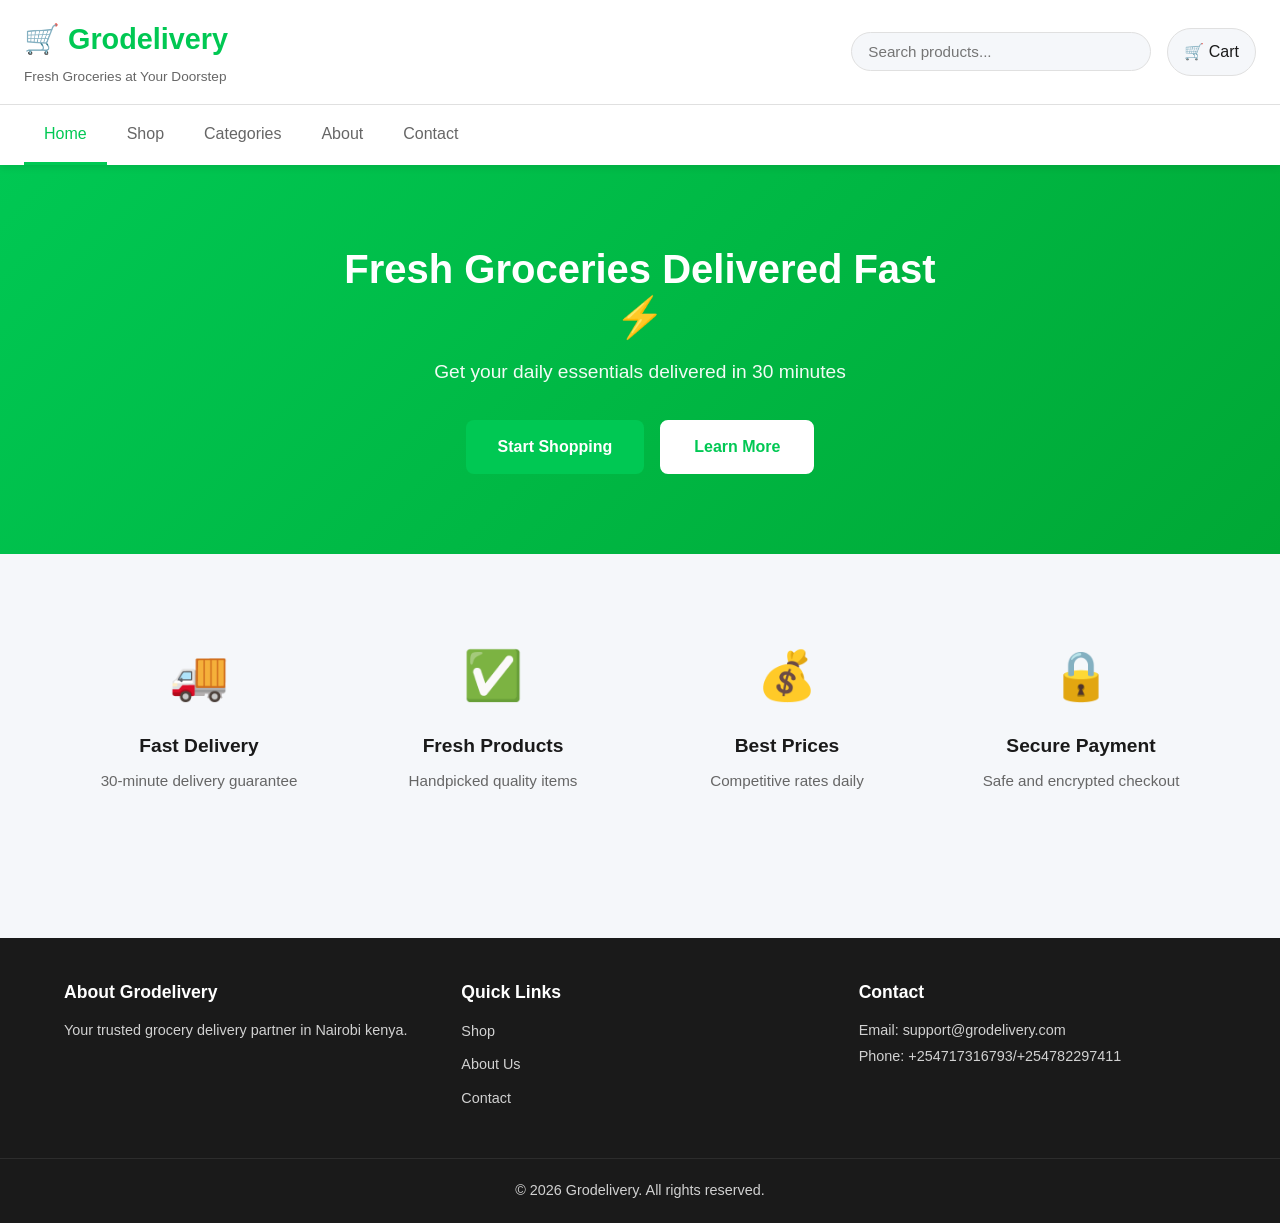
==== index.html @ b8b6f8c9 "Add files via upload" ====
<!DOCTYPE html>
<html lang="en">
<head>
  <meta charset="UTF-8">
  <meta name="viewport" content="width=device-width, initial-scale=1.0">
  <title>Grodelivery - Fresh Groceries Delivered</title>
  <link rel="stylesheet" href="css/styles.css">
</head>
<body>
<header>
  <div class="header-top">
    <div class="logo-section">
      <h1>🛒 Grodelivery</h1>
      <p class="tagline">Fresh Groceries at Your Doorstep</p>
    </div>
    <div class="header-right">
      <input type="text" class="search-box" placeholder="Search products...">
      <a href="pages/cart.html" class="cart-link">🛒 Cart</a>
    </div>
  </div>
  <nav class="main-nav">
    <a href="index.html" class="nav-link active">Home</a>
    <a href="Grodelivery.html" class="nav-link">Shop</a>
    <a href="#" class="nav-link">Categories</a>
    <a href="#" class="nav-link">About</a>
    <a href="#" class="nav-link">Contact</a>
  </nav>
</header>

<section class="hero">
  <div class="hero-content">
    <h2>Fresh Groceries Delivered Fast ⚡</h2>
    <p>Get your daily essentials delivered in 30 minutes</p>
    <div class="hero-buttons">
      <a href="Grodelivery.html" class="btn btn-primary">Start Shopping</a>
      <a href="#" class="btn btn-secondary">Learn More</a>
    </div>
  </div>
</section>

<section class="features">
  <div class="feature">
    <div class="feature-icon">🚚</div>
    <h3>Fast Delivery</h3>
    <p>30-minute delivery guarantee</p>
  </div>
  <div class="feature">
    <div class="feature-icon">✅</div>
    <h3>Fresh Products</h3>
    <p>Handpicked quality items</p>
  </div>
  <div class="feature">
    <div class="feature-icon">💰</div>
    <h3>Best Prices</h3>
    <p>Competitive rates daily</p>
  </div>
  <div class="feature">
    <div class="feature-icon">🔒</div>
    <h3>Secure Payment</h3>
    <p>Safe and encrypted checkout</p>
  </div>
</section>

<footer>
  <div class="footer-content">
    <div class="footer-section">
      <h4>About Grodelivery</h4>
      <p>Your trusted grocery delivery partner in Nairobi kenya.</p>
    </div> 
    <div class="footer-section">
      <h4>Quick Links</h4>
      <ul>
        <li><a href="Grodelivery.html">Shop</a></li>
        <li><a href="#">About Us</a></li>
        <li><a href="#">Contact</a></li>
      </ul>
    </div>
    <div class="footer-section">
      <h4>Contact</h4>
      <p>Email: support@grodelivery.com</p>
      <p>Phone: +254717316793/+254782297411</p>
    </div>
  </div>
  <div class="footer-bottom">
    <p>© 2026 Grodelivery. All rights reserved.</p>
  </div>
</footer>
</body>
</html>
---- css/styles.css ----
:root {
  --primary: #00c853;
  --primary-dark: #00a835;
  --secondary: #ff6b6b;
  --accent: #ffd93d;
  --bg: #f5f7fa;
  --surface: #ffffff;
  --text-primary: #1a1a1a;
  --text-secondary: #666666;
  --border: #e0e0e0;
  --success: #4caf50;
  --warning: #ff9800;
  --error: #f44336;
}

* {
  margin: 0;
  padding: 0;
  box-sizing: border-box;
}

html, body {
  font-family: -apple-system, BlinkMacSystemFont, 'Segoe UI', Roboto, Oxygen, Ubuntu, Cantarell, sans-serif;
  background-color: var(--bg);
  color: var(--text-primary);
  line-height: 1.6;
}

/* HEADER */
header {
  background: var(--surface);
  box-shadow: 0 2px 8px rgba(0, 0, 0, 0.1);
  position: sticky;
  top: 0;
  z-index: 1000;
}

.header-top {
  display: flex;
  justify-content: space-between;
  align-items: center;
  padding: 16px 24px;
  gap: 24px;
  border-bottom: 1px solid var(--border);
}

.logo-section h1 {
  font-size: 1.8rem;
  color: var(--primary);
  margin-bottom: 4px;
}

.tagline {
  font-size: 0.85rem;
  color: var(--text-secondary);
  margin: 0;
}

.header-right {
  display: flex;
  align-items: center;
  gap: 16px;
  flex: 1;
  justify-content: flex-end;
}

.search-box {
  padding: 10px 16px;
  border: 1px solid var(--border);
  border-radius: 24px;
  width: 300px;
  font-size: 0.95rem;
  background: var(--bg);
  transition: all 0.3s ease;
}

.search-box:focus {
  outline: none;
  border-color: var(--primary);
  box-shadow: 0 0 0 3px rgba(0, 200, 83, 0.1);
}

.cart-link {
  padding: 10px 16px;
  background: var(--bg);
  border: 1px solid var(--border);
  border-radius: 24px;
  text-decoration: none;
  color: var(--text-primary);
  font-weight: 500;
  transition: all 0.3s ease;
}

.cart-link:hover,
.cart-link.active {
  background: var(--primary);
  color: white;
  border-color: var(--primary);
}

/* NAVIGATION */
.main-nav {
  display: flex;
  gap: 0;
  padding: 0 24px;
}

.nav-link {
  display: block;
  padding: 16px 20px;
  text-decoration: none;
  color: var(--text-secondary);
  font-weight: 500;
  border-bottom: 3px solid transparent;
  transition: all 0.3s ease;
}

.nav-link:hover,
.nav-link.active {
  color: var(--primary);
  border-bottom-color: var(--primary);
}

/* HERO SECTION */
.hero {
  background: linear-gradient(135deg, var(--primary) 0%, var(--primary-dark) 100%);
  color: white;
  padding: 80px 24px;
  text-align: center;
}

.hero-content {
  max-width: 600px;
  margin: 0 auto;
}

.hero h2 {
  font-size: 2.5rem;
  margin-bottom: 16px;
  line-height: 1.2;
}

.hero p {
  font-size: 1.2rem;
  margin-bottom: 32px;
  opacity: 0.95;
}

.hero-buttons {
  display: flex;
  gap: 16px;
  justify-content: center;
  flex-wrap: wrap;
}

.btn {
  padding: 12px 32px;
  border: none;
  border-radius: 8px;
  font-size: 1rem;
  font-weight: 600;
  cursor: pointer;
  text-decoration: none;
  display: inline-flex;
  align-items: center;
  justify-content: center;
  transition: all 0.3s ease;
}

.btn-primary {
  background: var(--primary);
  color: white;
}

.btn-primary:hover {
  background: var(--primary-dark);
  transform: translateY(-2px);
  box-shadow: 0 8px 16px rgba(0, 200, 83, 0.3);
}

.btn-secondary {
  background: white;
  color: var(--primary);
  border: 2px solid white;
}

.btn-secondary:hover {
  background: transparent;
  transform: translateY(-2px);
}

/* FEATURES SECTION */
.features {
  display: grid;
  grid-template-columns: repeat(auto-fit, minmax(200px, 1fr));
  gap: 24px;
  padding: 60px 24px;
  max-width: 1200px;
  margin: 0 auto;
}

.feature {
  text-align: center;
  padding: 24px;
}

.feature-icon {
  font-size: 3rem;
  margin-bottom: 16px;
}

.feature h3 {
  font-size: 1.2rem;
  margin-bottom: 8px;
  color: var(--text-primary);
}

.feature p {
  color: var(--text-secondary);
  font-size: 0.95rem;
}

/* PAGE CONTAINER */
.page-container {
  display: grid;
  grid-template-columns: 250px 1fr;
  gap: 24px;
  padding: 24px;
  max-width: 1400px;
  margin: 0 auto;
}

.page-title {
  font-size: 2rem;
  margin-bottom: 24px;
  grid-column: 1 / -1;
}

/* SIDEBAR */
.sidebar {
  background: var(--surface);
  padding: 24px;
  border-radius: 12px;
  height: fit-content;
  box-shadow: 0 2px 8px rgba(0, 0, 0, 0.05);
}

.sidebar h3 {
  font-size: 1.1rem;
  margin-bottom: 16px;
  color: var(--text-primary);
}

.category-filter {
  display: flex;
  flex-direction: column;
  gap: 12px;
  margin-bottom: 24px;
}

.category-filter label {
  display: flex;
  align-items: center;
  cursor: pointer;
  gap: 8px;
  font-size: 0.95rem;
  color: var(--text-secondary);
  transition: color 0.3s ease;
}

.category-filter label:hover {
  color: var(--primary);
}

.category-filter input[type="checkbox"] {
  width: 18px;
  height: 18px;
  cursor: pointer;
  accent-color: var(--primary);
}

.price-filter {
  margin-top: 16px;
}

.price-filter input[type="range"] {
  width: 100%;
  cursor: pointer;
}

.price-filter p {
  margin-top: 12px;
  color: var(--text-secondary);
  font-size: 0.9rem;
}

/* MAIN CONTENT */
.main-content {
  background: var(--surface);
  padding: 24px;
  border-radius: 12px;
  box-shadow: 0 2px 8px rgba(0, 0, 0, 0.05);
}

.products-header {
  display: flex;
  justify-content: space-between;
  align-items: center;
  margin-bottom: 24px;
  gap: 16px;
}

.products-header h2 {
  font-size: 1.5rem;
}

.sort-select {
  padding: 8px 12px;
  border: 1px solid var(--border);
  border-radius: 6px;
  background: white;
  cursor: pointer;
  font-size: 0.95rem;
}

/* PRODUCTS GRID */
.products {
  display: grid;
  grid-template-columns: repeat(auto-fill, minmax(200px, 1fr));
  gap: 20px;
}

.card {
  background: var(--surface);
  border: 1px solid var(--border);
  border-radius: 12px;
  overflow: hidden;
  transition: all 0.3s ease;
  display: flex;
  flex-direction: column;
}

.card:hover {
  box-shadow: 0 8px 24px rgba(0, 0, 0, 0.12);
  transform: translateY(-4px);
}

.product-image {
  position: relative;
  width: 100%;
  height: 200px;
  overflow: hidden;
  background: var(--bg);
}

.product-image img {
  width: 100%;
  height: 100%;
  object-fit: cover;
  transition: transform 0.3s ease;
}

.card:hover .product-image img {
  transform: scale(1.05);
}

.badge {
  position: absolute;
  top: 12px;
  right: 12px;
  background: var(--success);
  color: white;
  padding: 6px 12px;
  border-radius: 20px;
  font-size: 0.75rem;
  font-weight: 600;
}

.badge.sale {
  background: var(--secondary);
}

.card h3 {
  font-size: 1.1rem;
  margin: 16px 16px 8px;
  color: var(--text-primary);
}

.product-desc {
  font-size: 0.85rem;
  color: var(--text-secondary);
  margin: 0 16px 8px;
}

.rating {
  font-size: 0.9rem;
  color: var(--warning);
  margin: 0 16px 12px;
}

.price-section {
  display: flex;
  gap: 8px;
  margin: 0 16px 16px;
  align-items: center;
}

.price {
  font-size: 1.3rem;
  font-weight: 700;
  color: var(--primary);
}

.original-price {
  font-size: 0.9rem;
  color: var(--text-secondary);
  text-decoration: line-through;
}

.btn-add-cart {
  margin: 0 16px 16px;
  padding: 10px 16px;
  background: var(--primary);
  color: white;
  border: none;
  border-radius: 6px;
  font-weight: 600;
  cursor: pointer;
  transition: all 0.3s ease;
  font-size: 0.95rem;
}

.btn-add-cart:hover {
  background: var(--primary-dark);
  transform: scale(1.02);
}

/* CART PAGE */
.cart-page {
  max-width: 1200px;
  margin: 0 auto;
  padding: 24px;
}

.cart-wrapper {
  display: grid;
  grid-template-columns: 1fr 350px;
  gap: 24px;
  margin-top: 24px;
}

.cart-items-section {
  display: flex;
  flex-direction: column;
  gap: 16px;
}

.cart-item {
  background: var(--surface);
  border: 1px solid var(--border);
  border-radius: 12px;
  padding: 16px;
  display: grid;
  grid-template-columns: 120px 1fr auto auto auto;
  gap: 16px;
  align-items: center;
}

.cart-item img {
  width: 120px;
  height: 120px;
  object-fit: cover;
  border-radius: 8px;
}

.item-details h3 {
  margin-bottom: 4px;
  font-size: 1.1rem;
}

.item-desc {
  font-size: 0.85rem;
  color: var(--text-secondary);
  margin: 4px 0;
}

.item-price {
  font-weight: 600;
  color: var(--primary);
  margin: 4px 0 0;
}

.item-quantity {
  display: flex;
  gap: 8px;
  align-items: center;
}

.qty-btn {
  width: 32px;
  height: 32px;
  border: 1px solid var(--border);
  background: var(--bg);
  border-radius: 4px;
  cursor: pointer;
  font-weight: 600;
  transition: all 0.3s ease;
}

.qty-btn:hover {
  background: var(--primary);
  color: white;
  border-color: var(--primary);
}

.item-quantity input {
  width: 50px;
  text-align: center;
  border: 1px solid var(--border);
  border-radius: 4px;
  padding: 6px;
  font-weight: 600;
}

.item-total {
  font-weight: 700;
  font-size: 1.1rem;
  color: var(--text-primary);
  min-width: 80px;
  text-align: right;
}

.remove {
  width: 32px;
  height: 32px;
  border: 1px solid var(--border);
  background: var(--bg);
  border-radius: 4px;
  cursor: pointer;
  font-size: 1.2rem;
  color: var(--error);
  transition: all 0.3s ease;
  display: flex;
  align-items: center;
  justify-content: center;
}

.remove:hover {
  background: var(--error);
  color: white;
  border-color: var(--error);
}

/* CART SUMMARY */
.cart-summary {
  background: var(--surface);
  border: 1px solid var(--border);
  border-radius: 12px;
  padding: 24px;
  height: fit-content;
  box-shadow: 0 2px 8px rgba(0, 0, 0, 0.05);
}

.cart-summary h3 {
  font-size: 1.3rem;
  margin-bottom: 20px;
}

.summary-row {
  display: flex;
  justify-content: space-between;
  padding: 12px 0;
  border-bottom: 1px solid var(--border);
  font-size: 0.95rem;
}

.summary-row span:last-child {
  font-weight: 600;
}

.summary-row.discount {
  color: var(--success);
}

.summary-row.total {
  border-bottom: none;
  border-top: 2px solid var(--border);
  margin-top: 12px;
  padding-top: 16px;
  font-size: 1.2rem;
  font-weight: 700;
}

.delivery-options {
  margin: 20px 0;
  padding: 20px 0;
  border-top: 1px solid var(--border);
  border-bottom: 1px solid var(--border);
}

.delivery-options h4 {
  margin-bottom: 12px;
  font-size: 0.95rem;
}

.radio-option {
  display: flex;
  align-items: center;
  margin-bottom: 12px;
  cursor: pointer;
}

.radio-option input[type="radio"] {
  margin-right: 8px;
  cursor: pointer;
  accent-color: var(--primary);
}

.checkout {
  width: 100%;
  margin-top: 20px;
  padding: 14px;
  font-size: 1rem;
}

.continue-shopping {
  display: block;
  text-align: center;
  margin-top: 12px;
  color: var(--primary);
  text-decoration: none;
  font-weight: 500;
  transition: color 0.3s ease;
}

.continue-shopping:hover {
  color: var(--primary-dark);
}

/* FOOTER */
footer {
  background: var(--text-primary);
  color: white;
  margin-top: 60px;
}

.footer-content {
  display: grid;
  grid-template-columns: repeat(auto-fit, minmax(250px, 1fr));
  gap: 40px;
  padding: 40px 24px;
  max-width: 1200px;
  margin: 0 auto;
}

.footer-section h4 {
  font-size: 1.1rem;
  margin-bottom: 12px;
}

.footer-section p {
  font-size: 0.9rem;
  opacity: 0.8;
  line-height: 1.8;
}

.footer-section ul {
  list-style: none;
}

.footer-section ul li {
  margin-bottom: 8px;
}

.footer-section a {
  color: white;
  text-decoration: none;
  font-size: 0.9rem;
  opacity: 0.8;
  transition: opacity 0.3s ease;
}

.footer-section a:hover {
  opacity: 1;
}

.footer-bottom {
  text-align: center;
  padding: 20px 24px;
  border-top: 1px solid rgba(255, 255, 255, 0.1);
  font-size: 0.9rem;
  opacity: 0.8;
}

/* RESPONSIVE DESIGN */
@media (max-width: 768px) {
  .header-top {
    flex-direction: column;
    gap: 12px;
    padding: 12px 16px;
  }

  .header-right {
    width: 100%;
    flex-direction: column;
  }

  .search-box {
    width: 100%;
  }

  .main-nav {
    overflow-x: auto;
    padding: 0 16px;
  }

  .nav-link {
    padding: 12px 16px;
    white-space: nowrap;
  }

  .hero {
    padding: 50px 16px;
  }

  .hero h2 {
    font-size: 1.8rem;
  }

  .hero p {
    font-size: 1rem;
  }

  .page-container {
    grid-template-columns: 1fr;
    padding: 16px;
  }

  .products {
    grid-template-columns: repeat(auto-fill, minmax(150px, 1fr));
    gap: 12px;
  }

  .card h3 {
    font-size: 0.95rem;
    margin: 12px 12px 6px;
  }

  .btn-add-cart {
    margin: 0 12px 12px;
    font-size: 0.85rem;
    padding: 8px 12px;
  }

  .cart-wrapper {
    grid-template-columns: 1fr;
  }

  .cart-item {
    grid-template-columns: 80px 1fr auto;
    gap: 12px;
  }

  .cart-item img {
    width: 80px;
    height: 80px;
  }

  .item-total {
    grid-column: 2 / -1;
  }

  .remove {
    grid-column: 1 / -1;
  }

  .products-header {
    flex-direction: column;
    align-items: stretch;
  }

  .sort-select {
    width: 100%;
  }

  .features {
    grid-template-columns: repeat(2, 1fr);
    padding: 40px 16px;
    gap: 16px;
  }

  .feature-icon {
    font-size: 2.5rem;
  }

  .footer-content {
    gap: 24px;
  }
}

@media (max-width: 480px) {
  .header-top {
    padding: 8px 12px;
  }

  .logo-section h1 {
    font-size: 1.4rem;
  }

  .tagline {
    font-size: 0.75rem;
  }

  .cart-link {
    padding: 8px 12px;
    font-size: 0.85rem;
  }

  .hero h2 {
    font-size: 1.4rem;
  }

  .products {
    grid-template-columns: repeat(2, 1fr);
  }

  .products-header {
    margin-bottom: 16px;
  }

  .products-header h2 {
    font-size: 1.2rem;
  }

  .page-title {
    font-size: 1.4rem;
  }

  .cart-item {
    grid-template-columns: 1fr;
  }

  .item-quantity {
    justify-content: space-around;
  }

  .item-total {
    text-align: left;
  }

  .features {
    grid-template-columns: 1fr;
  }

  .feature-icon {
    font-size: 2rem;
  }
}
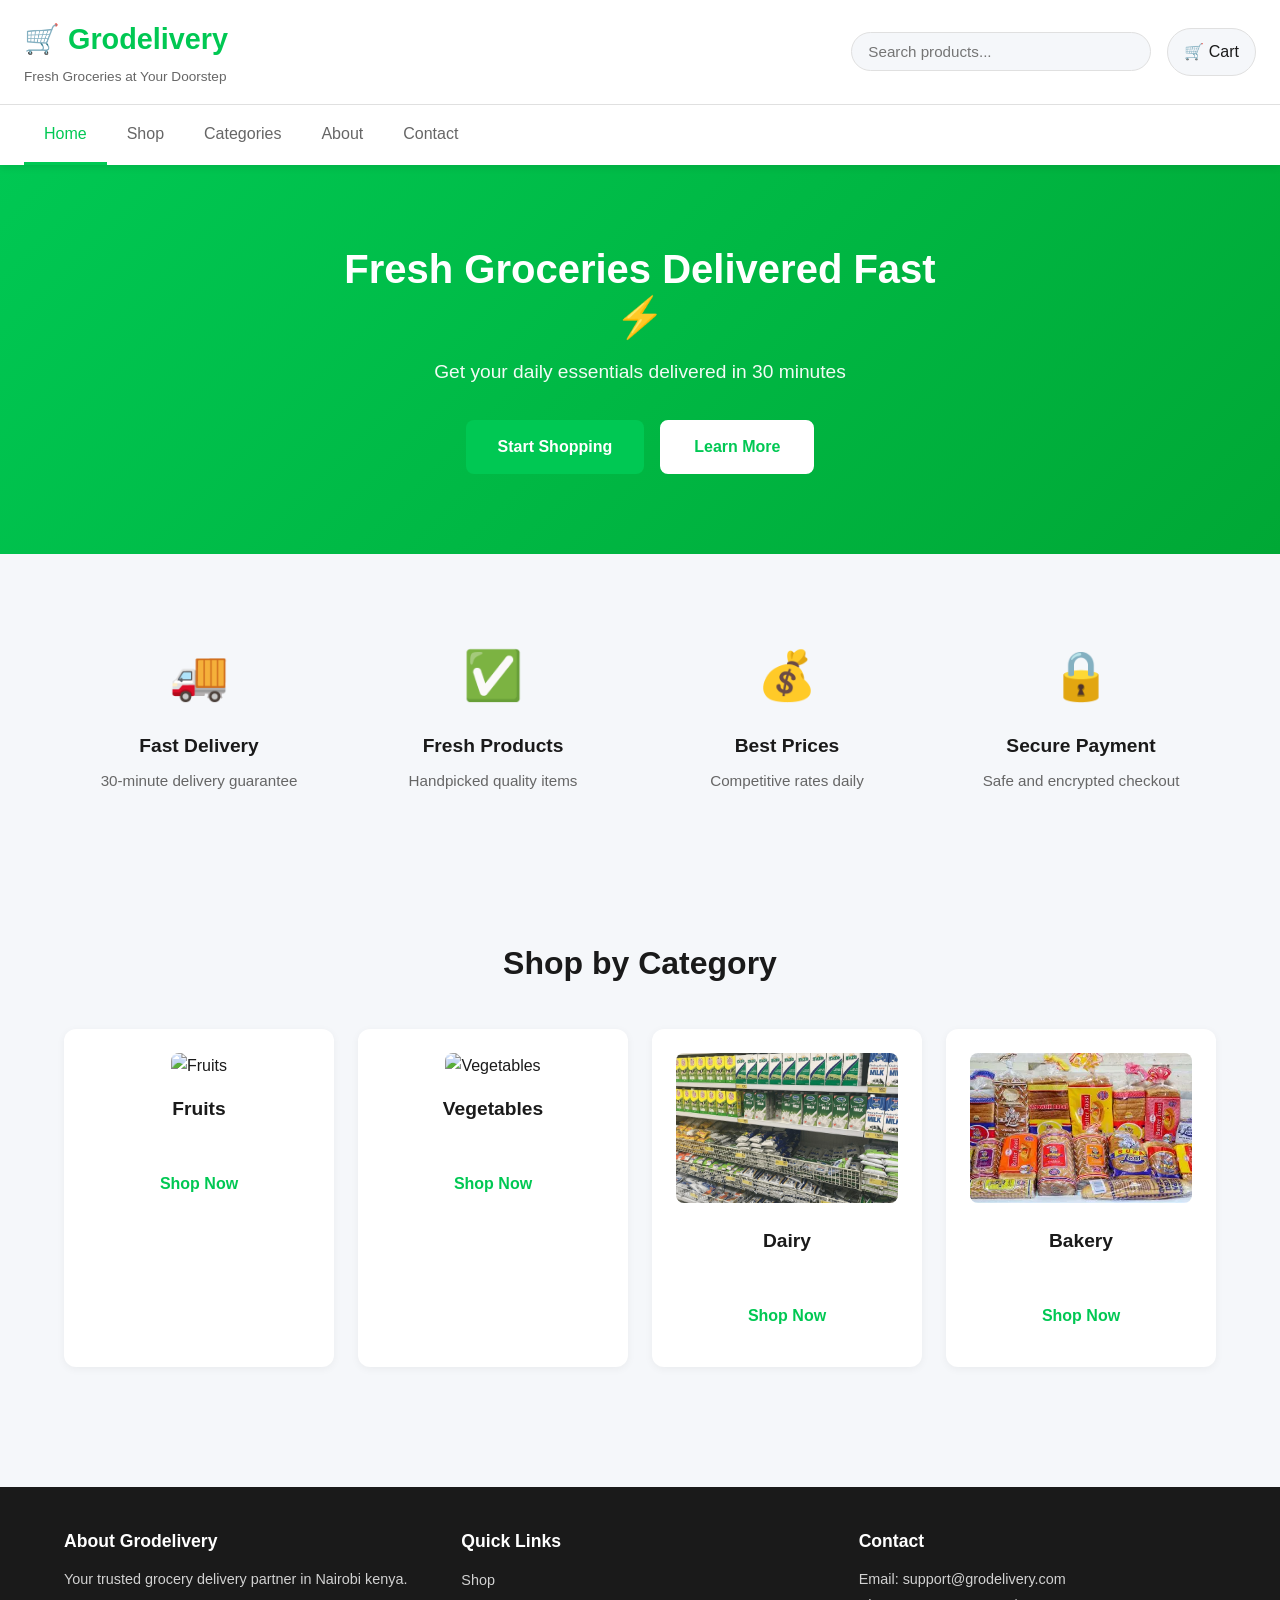
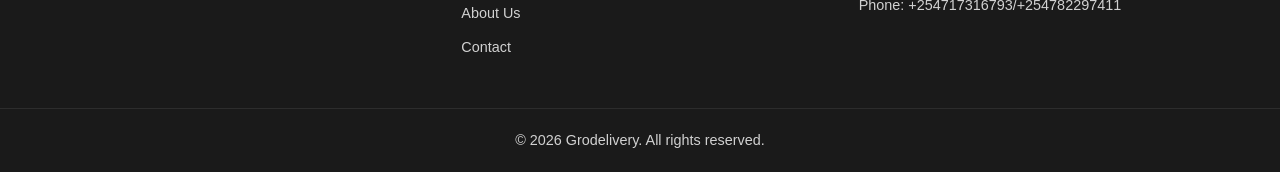
==== commit 3afd08d8: "Add files via upload" ====
--- a/index.html
+++ b/index.html
@@ -15,15 +15,15 @@
     </div>
     <div class="header-right">
       <input type="text" class="search-box" placeholder="Search products...">
-      <a href="pages/cart.html" class="cart-link">🛒 Cart</a>
+      <a href="pages/cart.html" class="cart-link">🛒 Cart <span class="cart-count-badge">0</span></a>
     </div>
   </div>
   <nav class="main-nav">
     <a href="index.html" class="nav-link active">Home</a>
     <a href="Grodelivery.html" class="nav-link">Shop</a>
-    <a href="#" class="nav-link">Categories</a>
-    <a href="#" class="nav-link">About</a>
-    <a href="#" class="nav-link">Contact</a>
+    <a href="#categories" class="nav-link">Categories</a>
+    <a href="pages/about.html" class="nav-link">About</a>
+    <a href="pages/contact.html" class="nav-link">Contact</a>
   </nav>
 </header>
 
@@ -61,6 +61,32 @@
   </div>
 </section>
 
+<section class="categories" id="categories">
+  <h2>Shop by Category</h2>
+  <div class="category-grid">
+    <div class="category-item">
+      <img src="https://images.unsplash.com/photo-1560806887-1e4cd0b6cbd6?w=200&h=200&fit=crop" alt="Fruits">
+      <h3>Fruits</h3>
+      <a href="Grodelivery.html" class="btn btn-secondary">Shop Now</a>
+    </div>
+    <div class="category-item">
+      <img src="https://images.unsplash.com/photo-1566385101042-1a0aa0c1268c?w=200&h=200&fit=crop" alt="Vegetables">
+      <h3>Vegetables</h3>
+      <a href="Grodelivery.html" class="btn btn-secondary">Shop Now</a>
+    </div>
+    <div class="category-item">
+      <img src="img/Milk-Kenya-2.jpg" alt="Dairy">
+      <h3>Dairy</h3>
+      <a href="Grodelivery.html" class="btn btn-secondary">Shop Now</a>
+    </div>
+    <div class="category-item">
+      <img src="img/bread.webp" alt="Bakery">
+      <h3>Bakery</h3>
+      <a href="Grodelivery.html" class="btn btn-secondary">Shop Now</a>
+    </div>
+  </div>
+</section>
+
 <footer>
   <div class="footer-content">
     <div class="footer-section">
@@ -71,8 +97,8 @@
       <h4>Quick Links</h4>
       <ul>
         <li><a href="Grodelivery.html">Shop</a></li>
-        <li><a href="#">About Us</a></li>
-        <li><a href="#">Contact</a></li>
+        <li><a href="pages/about.html">About Us</a></li>
+        <li><a href="pages/contact.html">Contact</a></li>
       </ul>
     </div>
     <div class="footer-section">
@@ -85,5 +111,6 @@
     <p>© 2026 Grodelivery. All rights reserved.</p>
   </div>
 </footer>
+<script src="script.js"></script>
 </body>
 </html>
--- a/css/styles.css
+++ b/css/styles.css
@@ -98,6 +98,21 @@
   border-color: var(--primary);
 }
 
+.cart-count-badge {
+  display: inline-block;
+  min-width: 20px;
+  padding: 2px 8px;
+  margin-left: 8px;
+  border-radius: 999px;
+  background: var(--primary);
+  color: white;
+  font-size: 0.75rem;
+  font-weight: 700;
+  text-align: center;
+  line-height: 1.2;
+  display: none;
+}
+
 /* NAVIGATION */
 .main-nav {
   display: flex;
@@ -220,6 +235,213 @@
   font-size: 0.95rem;
 }
 
+/* CATEGORIES SECTION */
+.categories {
+  padding: 60px 24px;
+  max-width: 1200px;
+  margin: 0 auto;
+  text-align: center;
+}
+
+.categories h2 {
+  font-size: 2rem;
+  margin-bottom: 40px;
+  color: var(--text-primary);
+}
+
+.category-grid {
+  display: grid;
+  grid-template-columns: repeat(auto-fit, minmax(250px, 1fr));
+  gap: 24px;
+}
+
+.category-item {
+  background: var(--surface);
+  border-radius: 12px;
+  padding: 24px;
+  box-shadow: 0 2px 8px rgba(0, 0, 0, 0.05);
+  transition: transform 0.3s ease, box-shadow 0.3s ease;
+}
+
+.category-item:hover {
+  transform: translateY(-4px);
+  box-shadow: 0 8px 16px rgba(0, 0, 0, 0.1);
+}
+
+.category-item img {
+  width: 100%;
+  height: 150px;
+  object-fit: cover;
+  border-radius: 8px;
+  margin-bottom: 16px;
+}
+
+.category-item h3 {
+  font-size: 1.2rem;
+  margin-bottom: 16px;
+  color: var(--text-primary);
+}
+
+.category-item .btn {
+  margin-top: 16px;
+}
+
+/* ABOUT HERO */
+.about-hero,
+.contact-hero {
+  background: linear-gradient(135deg, var(--primary) 0%, var(--primary-dark) 100%);
+  color: white;
+  padding: 60px 24px;
+  text-align: center;
+}
+
+.about-hero .hero-content,
+.contact-hero .hero-content {
+  max-width: 600px;
+  margin: 0 auto;
+}
+
+.about-hero h2,
+.contact-hero h2 {
+  font-size: 2.5rem;
+  margin-bottom: 16px;
+  line-height: 1.2;
+}
+
+.about-hero p,
+.contact-hero p {
+  font-size: 1.2rem;
+  margin-bottom: 0;
+  opacity: 0.95;
+}
+
+/* ABOUT CONTENT */
+.about-content,
+.contact-content {
+  padding: 60px 24px;
+  max-width: 1200px;
+  margin: 0 auto;
+}
+
+.about-section {
+  margin-bottom: 40px;
+}
+
+.about-section h3 {
+  font-size: 1.5rem;
+  margin-bottom: 16px;
+  color: var(--text-primary);
+}
+
+.about-section p {
+  font-size: 1rem;
+  line-height: 1.6;
+  color: var(--text-secondary);
+  margin-bottom: 16px;
+}
+
+.about-section ul {
+  list-style: none;
+  padding: 0;
+}
+
+.about-section ul li {
+  padding: 8px 0;
+  color: var(--text-secondary);
+}
+
+.about-section ul li:before {
+  content: "✓";
+  color: var(--success);
+  font-weight: bold;
+  margin-right: 8px;
+}
+
+/* CONTACT CONTENT */
+.contact-info,
+.contact-form {
+  margin-bottom: 40px;
+}
+
+.contact-info h3,
+.contact-form h3 {
+  font-size: 1.5rem;
+  margin-bottom: 24px;
+  color: var(--text-primary);
+}
+
+.contact-details {
+  display: grid;
+  grid-template-columns: repeat(auto-fit, minmax(250px, 1fr));
+  gap: 24px;
+}
+
+.contact-item {
+  display: flex;
+  align-items: center;
+  gap: 16px;
+  padding: 24px;
+  background: var(--surface);
+  border-radius: 12px;
+  box-shadow: 0 2px 8px rgba(0, 0, 0, 0.05);
+}
+
+.contact-icon {
+  font-size: 2rem;
+}
+
+.contact-item h4 {
+  font-size: 1.1rem;
+  margin-bottom: 4px;
+  color: var(--text-primary);
+}
+
+.contact-item p {
+  color: var(--text-secondary);
+  margin: 0;
+}
+
+.contact-form {
+  background: var(--surface);
+  padding: 32px;
+  border-radius: 12px;
+  box-shadow: 0 2px 8px rgba(0, 0, 0, 0.05);
+}
+
+.form-group {
+  margin-bottom: 20px;
+}
+
+.form-group label {
+  display: block;
+  margin-bottom: 8px;
+  font-weight: 500;
+  color: var(--text-primary);
+}
+
+.form-group input,
+.form-group textarea {
+  width: 100%;
+  padding: 12px 16px;
+  border: 1px solid var(--border);
+  border-radius: 8px;
+  font-size: 1rem;
+  font-family: inherit;
+  transition: border-color 0.3s ease;
+}
+
+.form-group input:focus,
+.form-group textarea:focus {
+  outline: none;
+  border-color: var(--primary);
+  box-shadow: 0 0 0 3px rgba(0, 200, 83, 0.1);
+}
+
+.form-group textarea {
+  resize: vertical;
+  min-height: 120px;
+}
+
 /* PAGE CONTAINER */
 .page-container {
   display: grid;
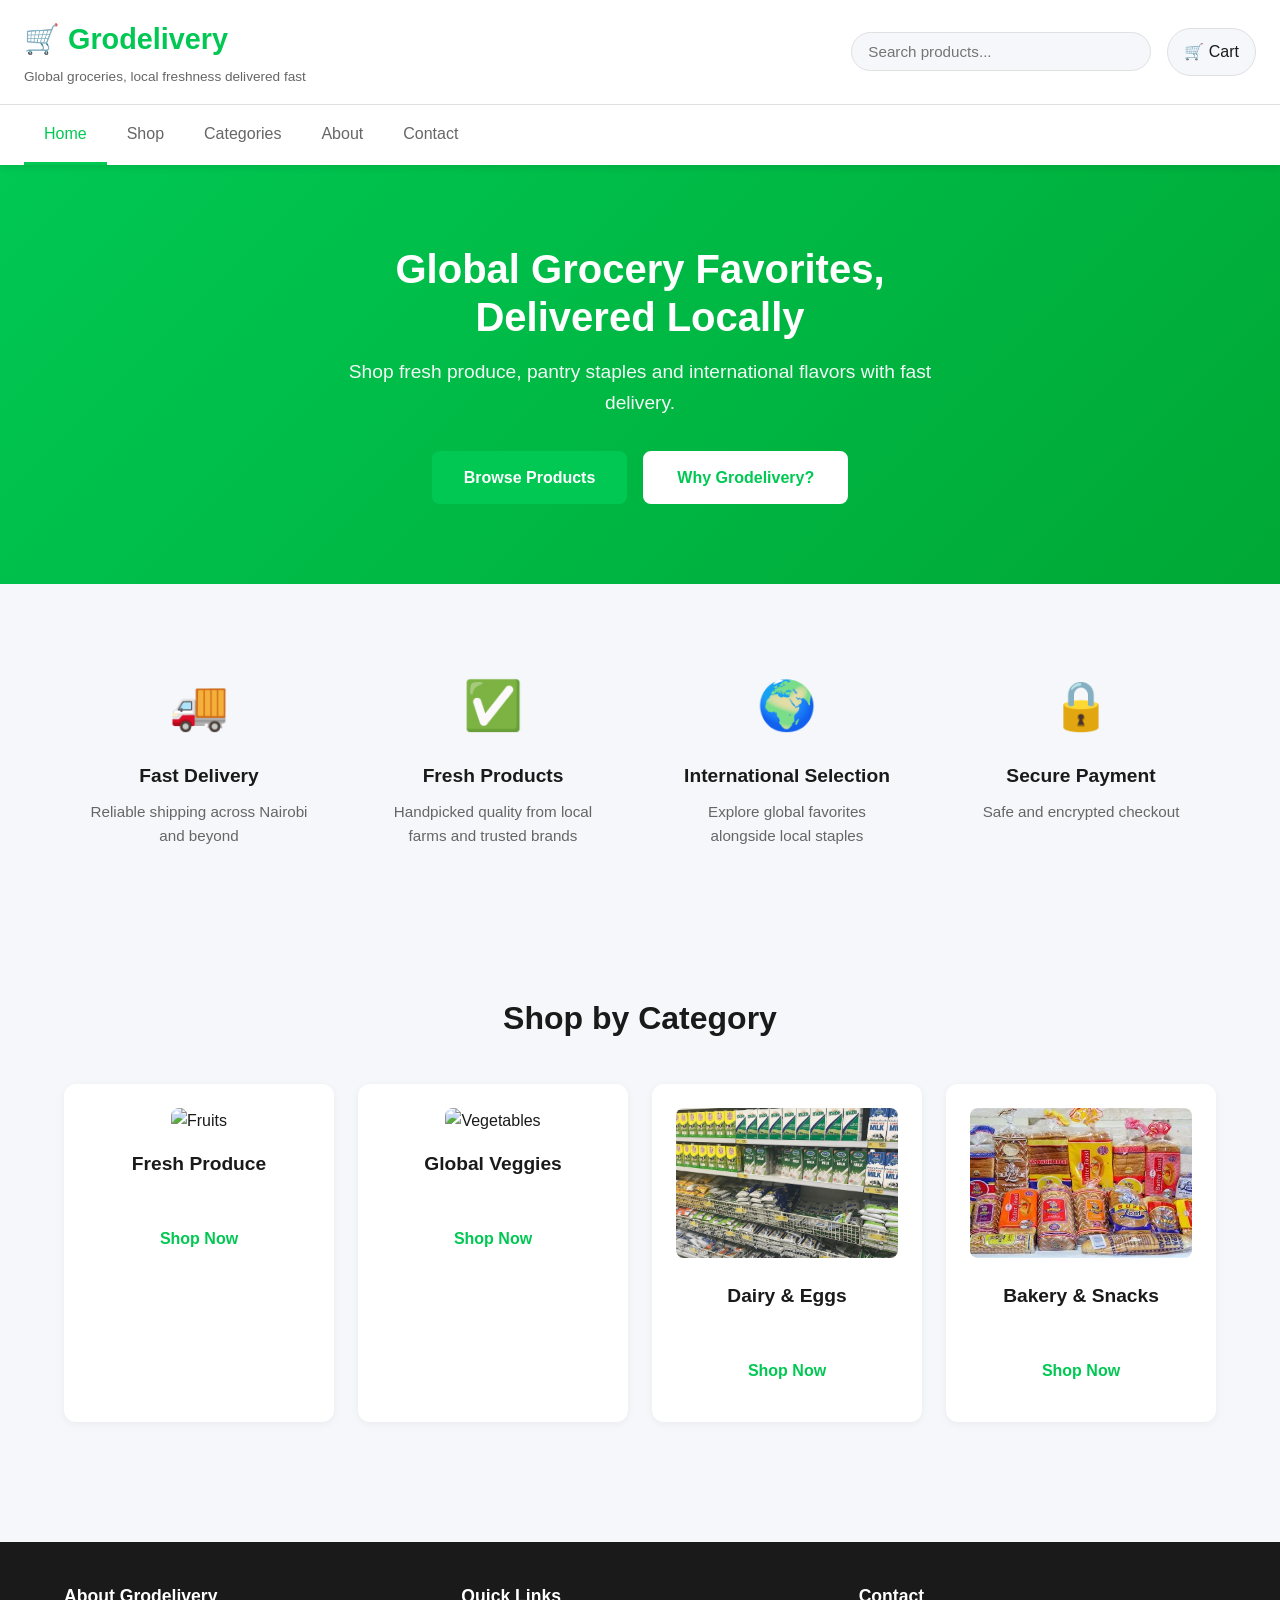
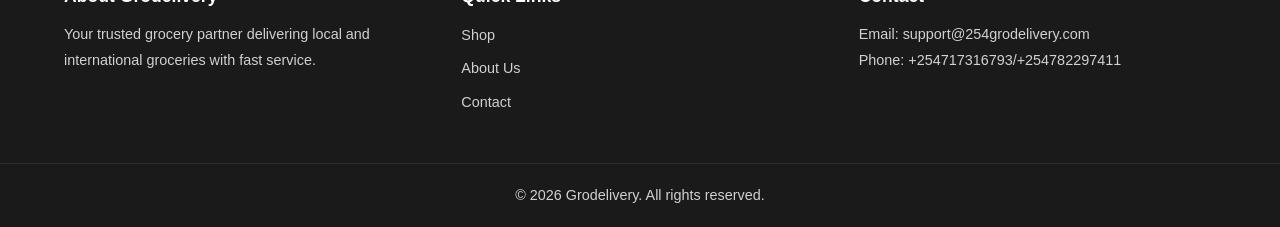
==== commit 9b984d14: "Add files via upload" ====
--- a/index.html
+++ b/index.html
@@ -3,7 +3,7 @@
 <head>
   <meta charset="UTF-8">
   <meta name="viewport" content="width=device-width, initial-scale=1.0">
-  <title>Grodelivery - Fresh Groceries Delivered</title>
+  <title>Grodelivery | Global & Local Groceries</title>
   <link rel="stylesheet" href="css/styles.css">
 </head>
 <body>
@@ -11,7 +11,7 @@
   <div class="header-top">
     <div class="logo-section">
       <h1>🛒 Grodelivery</h1>
-      <p class="tagline">Fresh Groceries at Your Doorstep</p>
+      <p class="tagline">Global groceries, local freshness delivered fast</p>
     </div>
     <div class="header-right">
       <input type="text" class="search-box" placeholder="Search products...">
@@ -29,11 +29,11 @@
 
 <section class="hero">
   <div class="hero-content">
-    <h2>Fresh Groceries Delivered Fast ⚡</h2>
-    <p>Get your daily essentials delivered in 30 minutes</p>
+    <h2>Global Grocery Favorites, Delivered Locally</h2>
+    <p>Shop fresh produce, pantry staples and international flavors with fast delivery.</p>
     <div class="hero-buttons">
-      <a href="Grodelivery.html" class="btn btn-primary">Start Shopping</a>
-      <a href="#" class="btn btn-secondary">Learn More</a>
+      <a href="Grodelivery.html" class="btn btn-primary">Browse Products</a>
+      <a href="pages/about.html" class="btn btn-secondary">Why Grodelivery?</a>
     </div>
   </div>
 </section>
@@ -42,17 +42,17 @@
   <div class="feature">
     <div class="feature-icon">🚚</div>
     <h3>Fast Delivery</h3>
-    <p>30-minute delivery guarantee</p>
+    <p>Reliable shipping across Nairobi and beyond</p>
   </div>
   <div class="feature">
     <div class="feature-icon">✅</div>
     <h3>Fresh Products</h3>
-    <p>Handpicked quality items</p>
+    <p>Handpicked quality from local farms and trusted brands</p>
   </div>
   <div class="feature">
-    <div class="feature-icon">💰</div>
-    <h3>Best Prices</h3>
-    <p>Competitive rates daily</p>
+    <div class="feature-icon">🌍</div>
+    <h3>International Selection</h3>
+    <p>Explore global favorites alongside local staples</p>
   </div>
   <div class="feature">
     <div class="feature-icon">🔒</div>
@@ -66,22 +66,22 @@
   <div class="category-grid">
     <div class="category-item">
       <img src="https://images.unsplash.com/photo-1560806887-1e4cd0b6cbd6?w=200&h=200&fit=crop" alt="Fruits">
-      <h3>Fruits</h3>
+      <h3>Fresh Produce</h3>
       <a href="Grodelivery.html" class="btn btn-secondary">Shop Now</a>
     </div>
     <div class="category-item">
       <img src="https://images.unsplash.com/photo-1566385101042-1a0aa0c1268c?w=200&h=200&fit=crop" alt="Vegetables">
-      <h3>Vegetables</h3>
+      <h3>Global Veggies</h3>
       <a href="Grodelivery.html" class="btn btn-secondary">Shop Now</a>
     </div>
     <div class="category-item">
       <img src="img/Milk-Kenya-2.jpg" alt="Dairy">
-      <h3>Dairy</h3>
+      <h3>Dairy & Eggs</h3>
       <a href="Grodelivery.html" class="btn btn-secondary">Shop Now</a>
     </div>
     <div class="category-item">
       <img src="img/bread.webp" alt="Bakery">
-      <h3>Bakery</h3>
+      <h3>Bakery & Snacks</h3>
       <a href="Grodelivery.html" class="btn btn-secondary">Shop Now</a>
     </div>
   </div>
@@ -91,7 +91,7 @@
   <div class="footer-content">
     <div class="footer-section">
       <h4>About Grodelivery</h4>
-      <p>Your trusted grocery delivery partner in Nairobi kenya.</p>
+      <p>Your trusted grocery partner delivering local and international groceries with fast service.</p>
     </div> 
     <div class="footer-section">
       <h4>Quick Links</h4>
@@ -103,7 +103,7 @@
     </div>
     <div class="footer-section">
       <h4>Contact</h4>
-      <p>Email: support@grodelivery.com</p>
+      <p>Email: support@254grodelivery.com</p>
       <p>Phone: +254717316793/+254782297411</p>
     </div>
   </div>
